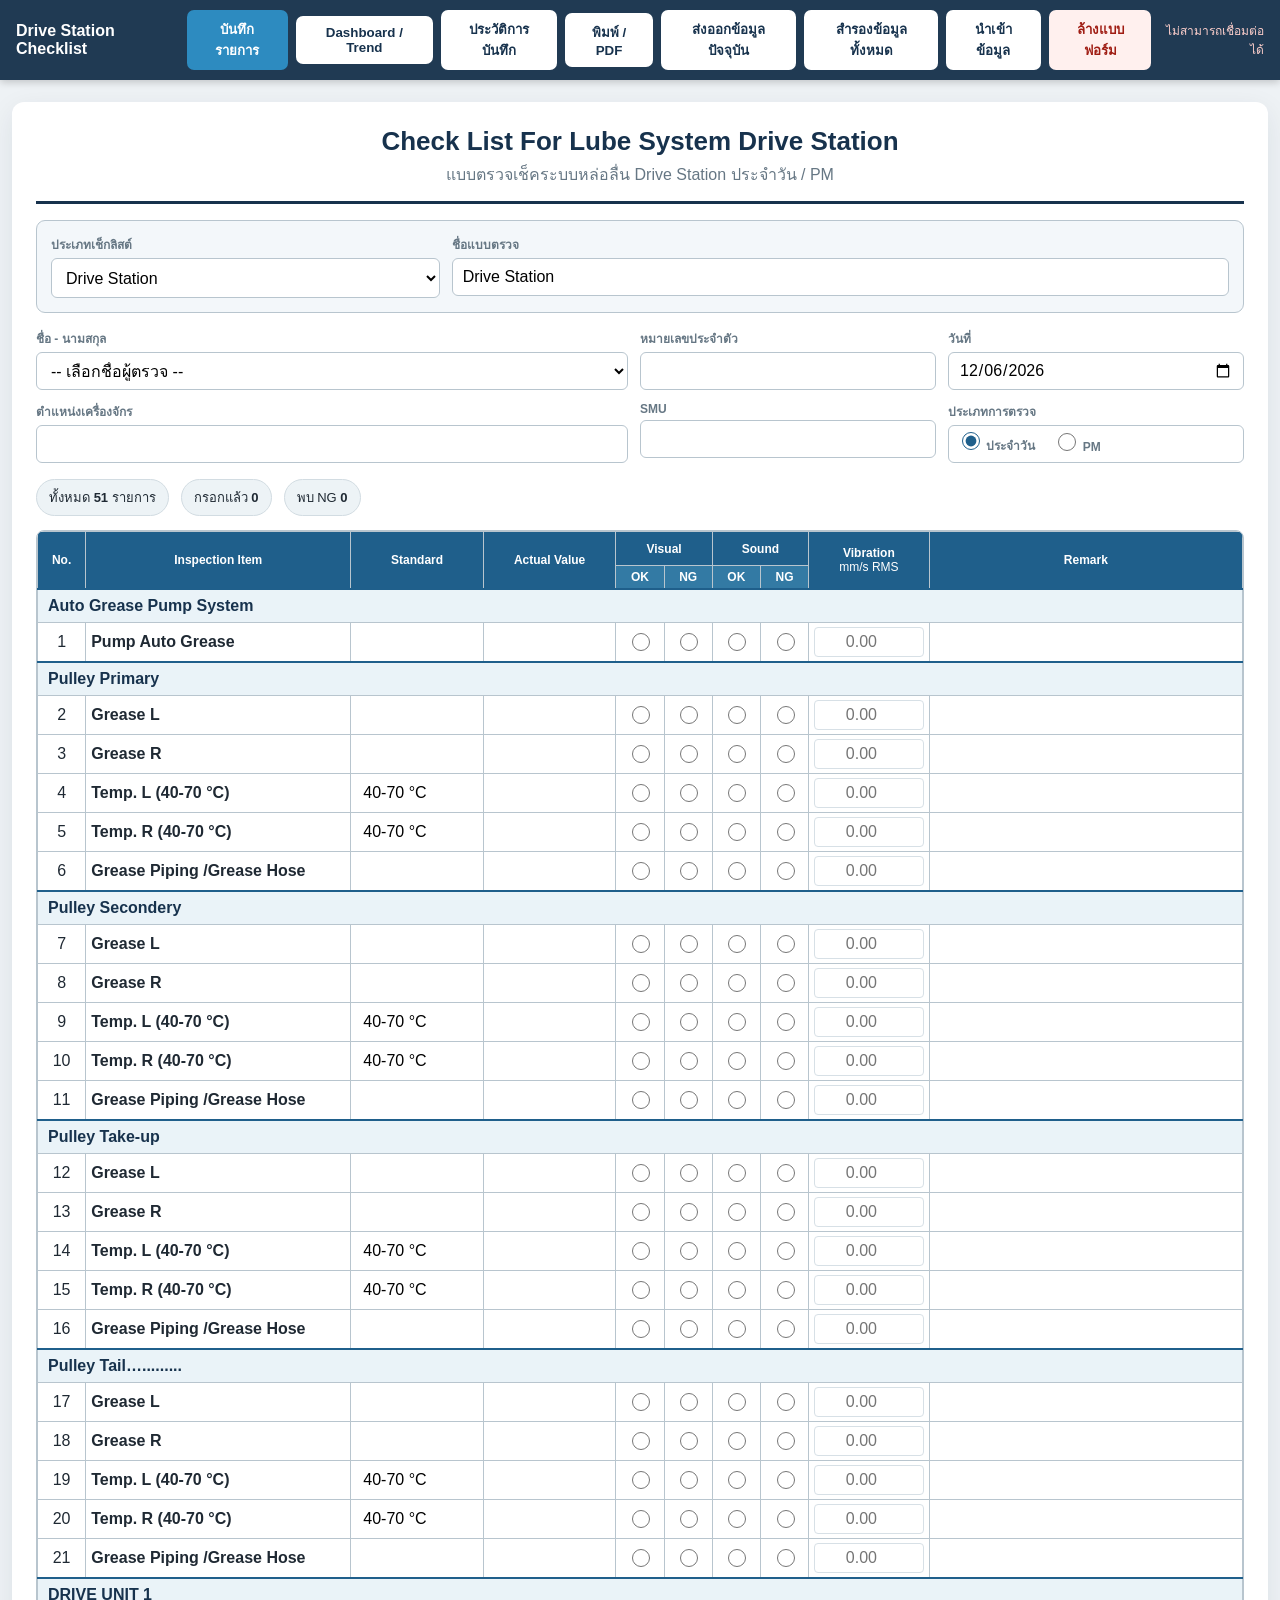
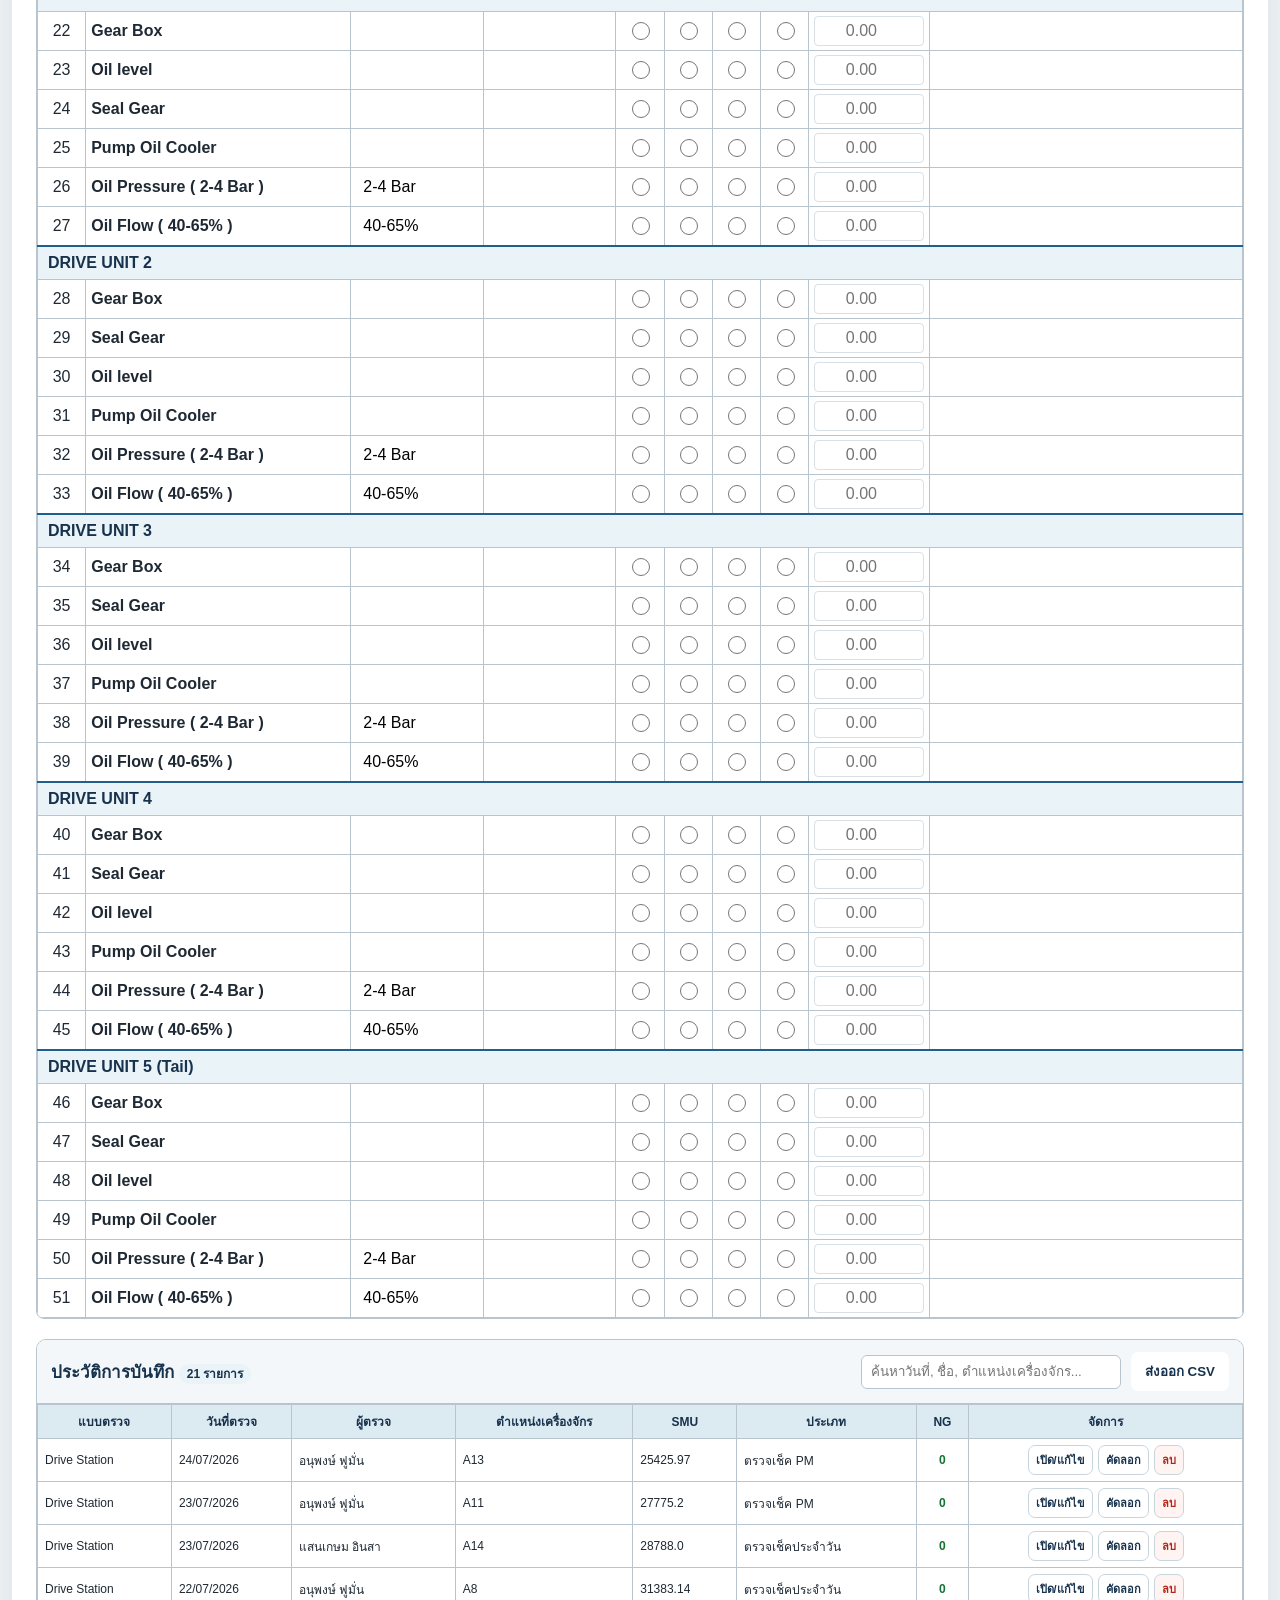
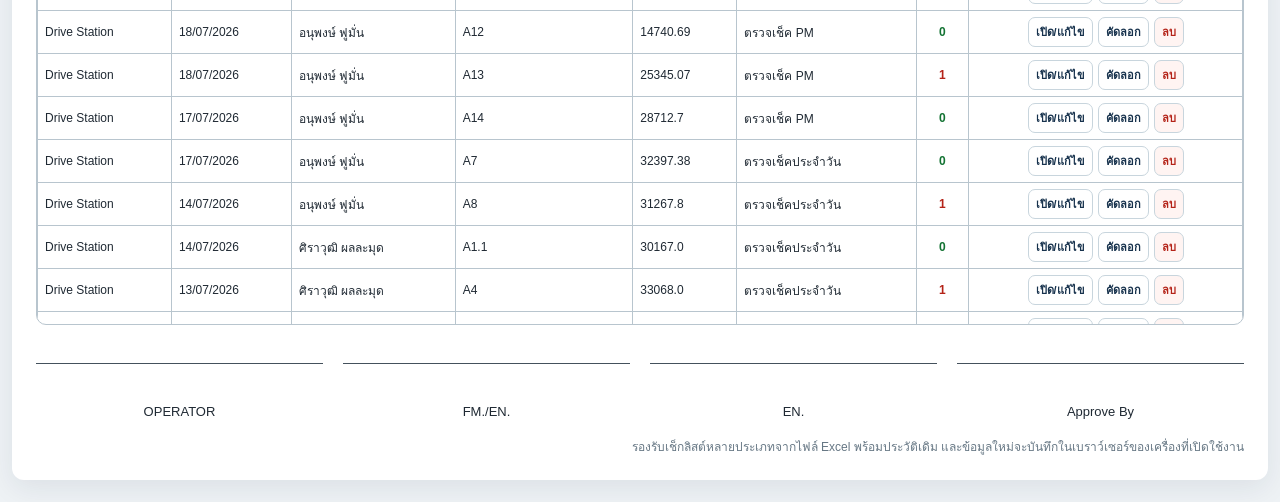
==== index_numeric_base.html @ 9d681af7 "Enable gearbox Input and Output vibration values" ====
<!doctype html>
<html lang="th">
<head><meta charset="utf-8"><meta name="viewport" content="width=device-width,initial-scale=1"><title>Drive Station Daily Checklist</title></head>
<body>
<div id="loading" style="font-family:Segoe UI,Tahoma,sans-serif;padding:30px;text-align:center">กำลังโหลด Checklist...</div>
<script>
(async()=>{
  try{
    const res=await fetch('./index_original.html?v=20260816',{cache:'no-store'});
    if(!res.ok) throw new Error('โหลดไฟล์ต้นฉบับไม่สำเร็จ');
    let h=await res.text();

    const css='.text-input:focus{outline:none;border-color:#559bc4;background:#fff;box-shadow:0 0 0 2px #559bc422}';
    h=h.replace(css,css+'\n.vibration-input{text-align:center;font-variant-numeric:tabular-nums;background:#fff;border-color:#d7e0e6}\n.history-table{min-width:720px!important;table-layout:auto!important}.history-table th,.history-table td{padding:6px 7px!important;font-size:12px!important}.history-table th:nth-child(8),.history-table td:nth-child(8){display:none}.history-table th:nth-child(1),.history-table td:nth-child(1){max-width:135px}.history-table th:nth-child(3),.history-table td:nth-child(3){max-width:155px}.history-table th:nth-child(4),.history-table td:nth-child(4){white-space:nowrap}.history-actions button{padding:5px 7px!important;font-size:11px}.history-panel .table-wrap{max-height:520px;overflow:auto!important}.history-table thead th{position:sticky;top:0;z-index:2}');

    h=h.replace('<div class="kpi-note">Visual + Sound + Vibration</div>','<div class="kpi-note">Visual + Sound</div>');

    h=h.replace(
      '<div class="condition-card"><h3>Trend Vibration</h3><div class="condition-filter"><div class="field"><label>จุดตรวจ Vibration</label><select id="vibrationPoint" onchange="renderConditionTrends()"></select></div><div class="field"><label>การแสดงผล</label><select id="vibrationDisplayMode" onchange="renderConditionTrends()"><option value="selected">จุดที่เลือก</option><option value="all">รวมทุกจุดตรวจ</option></select></div></div><div class="condition-summary"><span>ตรวจทั้งหมด: <b id="vibChecked">0</b></span><span>OK: <b id="vibOK">0</b></span><span>NG: <b id="vibNG">0</b></span><span>NG Rate: <b id="vibRate">0%</b></span></div><div class="condition-note">Vibration ปัจจุบันเป็นสถานะ OK/NG จึงแสดงจำนวน NG ตามวันที่</div><div class="chart-wrap"><canvas id="vibrationTrendChart"></canvas></div></div>',
      '<div class="condition-card"><h3>Trend Vibration (mm/s RMS)</h3><div class="condition-filter"><div class="field"><label>จุดวัด Vibration</label><select id="vibrationPoint" onchange="renderConditionTrends()"></select></div><div class="field"><label>การแสดงผล</label><select id="vibrationDisplayMode" onchange="renderConditionTrends()"><option value="selected">จุดที่เลือก</option><option value="average">ค่าเฉลี่ยทุกจุด</option><option value="maximum">ค่าสูงสุดทุกจุด</option></select></div></div><div class="condition-summary"><span>ล่าสุด: <b id="vibLatest">-</b></span><span>ต่ำสุด: <b id="vibMin">-</b></span><span>สูงสุด: <b id="vibMax">-</b></span><span>จำนวนค่าที่วัด: <b id="vibChecked">0</b></span></div><div class="condition-note">กรอกค่าความเร็วการสั่นสะเทือนเป็นตัวเลข หน่วย mm/s RMS</div><div class="chart-wrap"><canvas id="vibrationTrendChart"></canvas></div></div>'
    );

    h=h.replace(
      '<colgroup><col style="width:4%"><col style="width:22%"><col style="width:11%"><col style="width:11%"><col style="width:4%"><col style="width:4%"><col style="width:4%"><col style="width:4%"><col style="width:4%"><col style="width:4%"><col style="width:28%"></colgroup>',
      '<colgroup><col style="width:4%"><col style="width:22%"><col style="width:11%"><col style="width:11%"><col style="width:4%"><col style="width:4%"><col style="width:4%"><col style="width:4%"><col style="width:10%"><col style="width:26%"></colgroup>'
    );
    h=h.replace(
      '<thead><tr><th rowspan="2">No.</th><th rowspan="2">Inspection Item</th><th rowspan="2">Standard</th><th rowspan="2">Actual Value</th><th colspan="2">Visual</th><th colspan="2">Sound</th><th colspan="2">Vibration</th><th rowspan="2">Remark</th></tr><tr><th>OK</th><th>NG</th><th>OK</th><th>NG</th><th>OK</th><th>NG</th></tr></thead>',
      '<thead><tr><th rowspan="2">No.</th><th rowspan="2">Inspection Item</th><th rowspan="2">Standard</th><th rowspan="2">Actual Value</th><th colspan="2">Visual</th><th colspan="2">Sound</th><th rowspan="2">Vibration<br><span style="font-weight:400">mm/s RMS</span></th><th rowspan="2">Remark</th></tr><tr><th>OK</th><th>NG</th><th>OK</th><th>NG</th></tr></thead>'
    );

    h=h.replace(
      '<td class="choice"><input type="radio" name="vibration_${n}" value="OK"></td>\n<td class="choice"><input type="radio" name="vibration_${n}" value="NG"></td>',
      '<td><input class="text-input vibration-input" type="number" inputmode="decimal" step="0.01" min="0" name="vibration_${n}" placeholder="0.00" aria-label="Vibration item ${n} mm/s RMS"></td>'
    );
    h=h.replace('colspan="11">${escapeHtml(last||\'General\')}','colspan="10">${escapeHtml(last||\'General\')}');

    h=h.replace("function countNG(data){return Object.entries(data).filter(([k,v])=>/^(visual|sound|vibration)_/.test(k)&&v==='NG').length}","function countNG(data){return Object.entries(data).filter(([k,v])=>/^(visual|sound)_/.test(k)&&v==='NG').length}");
    h=h.replace('ng_count:Number.isFinite(ng)?ng:countNG(merged),','ng_count:countNG(merged),');
    h=h.replace("function recordNGCount(r){\n  if(Number.isFinite(Number(r.ng_count)))return Number(r.ng_count);\n  return countNG(r.data||{});\n}","function recordNGCount(r){return countNG(r.data||{})}");
    h=h.replace("const hasNg=['visual','sound','vibration'].some(t=>d[`${t}_${n}`]==='NG');","const hasNg=['visual','sound'].some(t=>d[`${t}_${n}`]==='NG');");

    h=h.replace('let visual=0,sound=0,vibration=0;','let visual=0,sound=0;');
    h=h.replace("    else if(k.startsWith('vibration_'))vibration++;\n",'');
    h=h.replace("drawDonut(ngTypeChart,['Visual','Sound','Vibration'],[visual,sound,vibration]);","drawDonut(ngTypeChart,['Visual','Sound'],[visual,sound]);");

    h=h.replace(
      "const records=getRecords().filter(r=>{const d=r.data||{};return [d.checklist_name,d.inspection_date,d.operator_name,d.machine_location,d.smu,d.inspection_type].join(' ').toLowerCase().includes(q)});",
      "const records=getRecords().filter(r=>{const d=r.data||{};return [d.checklist_name,d.inspection_date,d.operator_name,d.machine_location,d.smu,d.inspection_type].join(' ').toLowerCase().includes(q)}).sort((a,b)=>{const ad=a.data?.inspection_date||'',bd=b.data?.inspection_date||'';if(ad!==bd)return bd.localeCompare(ad);return String(b.updated_at||b.created_at||'').localeCompare(String(a.updated_at||a.created_at||''))});"
    );

    const newTrend=`function renderConditionTrends(){
  const records=filteredDashboardRecords().slice().sort((a,b)=>(a.data?.inspection_date||'').localeCompare(b.data?.inspection_date||''));
  refreshConditionPointFilters(records);
  const mode=tempDisplayMode.value,sel=tempPoint.value,by={};
  records.forEach(r=>{const d=r.data||{},date=d.inspection_date||'';if(!date)return;const t=getTemplateForRecord(r);let vals=[];if(mode==='selected'&&sel){const n=Number(sel.split('|||')[0]),v=parseNumericValue(d[\`actual_\${n}\`]);if(v!=null)vals=[v]}else vals=getTemperatureItems(t).map(i=>parseNumericValue(d[\`actual_\${i.no}\`])).filter(v=>v!=null);if(!vals.length)return;const v=mode==='maximum'?Math.max(...vals):mode==='average'?vals.reduce((a,b)=>a+b,0)/vals.length:vals[0];(by[date]??=[]).push(v)});
  const dates=Object.keys(by).sort(),vals=dates.map(d=>by[d].reduce((a,b)=>a+b,0)/by[d].length);
  drawConditionLineChart(temperatureTrendChart,dates,vals,{min:30,max:80,limits:[{value:40,color:'#d98c10'},{value:70,color:'#b42318'}]});
  tempLatest.textContent=vals.length?\`\${vals.at(-1).toFixed(1)} °C\`:'-';tempMin.textContent=vals.length?\`\${Math.min(...vals).toFixed(1)} °C\`:'-';tempMax.textContent=vals.length?\`\${Math.max(...vals).toFixed(1)} °C\`:'-';tempOver.textContent=vals.filter(v=>v>70).length;
  const vm=vibrationDisplayMode.value,vs=vibrationPoint.value,vby={},all=[];
  records.forEach(r=>{const d=r.data||{},date=d.inspection_date||'';if(!date)return;const t=getTemplateForRecord(r);let nums=[];if(vm==='selected'&&vs){const n=Number(vs.split('|||')[0]),v=parseNumericValue(d[\`vibration_\${n}\`]);if(v!=null)nums=[v]}else nums=t.items.map(i=>parseNumericValue(d[\`vibration_\${i.no}\`])).filter(v=>v!=null);if(!nums.length)return;all.push(...nums);const v=vm==='maximum'?Math.max(...nums):nums.reduce((a,b)=>a+b,0)/nums.length;(vby[date]??=[]).push(v)});
  const vd=Object.keys(vby).sort(),vv=vd.map(d=>vby[d].reduce((a,b)=>a+b,0)/vby[d].length);
  drawConditionLineChart(vibrationTrendChart,vd,vv,{min:0,decimals:2});
  vibLatest.textContent=vv.length?\`\${vv.at(-1).toFixed(2)} mm/s\`:'-';vibMin.textContent=all.length?\`\${Math.min(...all).toFixed(2)} mm/s\`:'-';vibMax.textContent=all.length?\`\${Math.max(...all).toFixed(2)} mm/s\`:'-';vibChecked.textContent=all.length;
}`;
    h=h.replace(/function renderConditionTrends\(\)\{[\s\S]*?\}\n\nfunction renderDashboard\(\)\{/,newTrend+'\n\nfunction renderDashboard(){');

    document.open();document.write(h);document.close();
  }catch(err){
    document.getElementById('loading').innerHTML='<b>เปิดหน้า Checklist ไม่สำเร็จ</b><br>'+String(err.message||err);
  }
})();
</script>
</body>
</html>
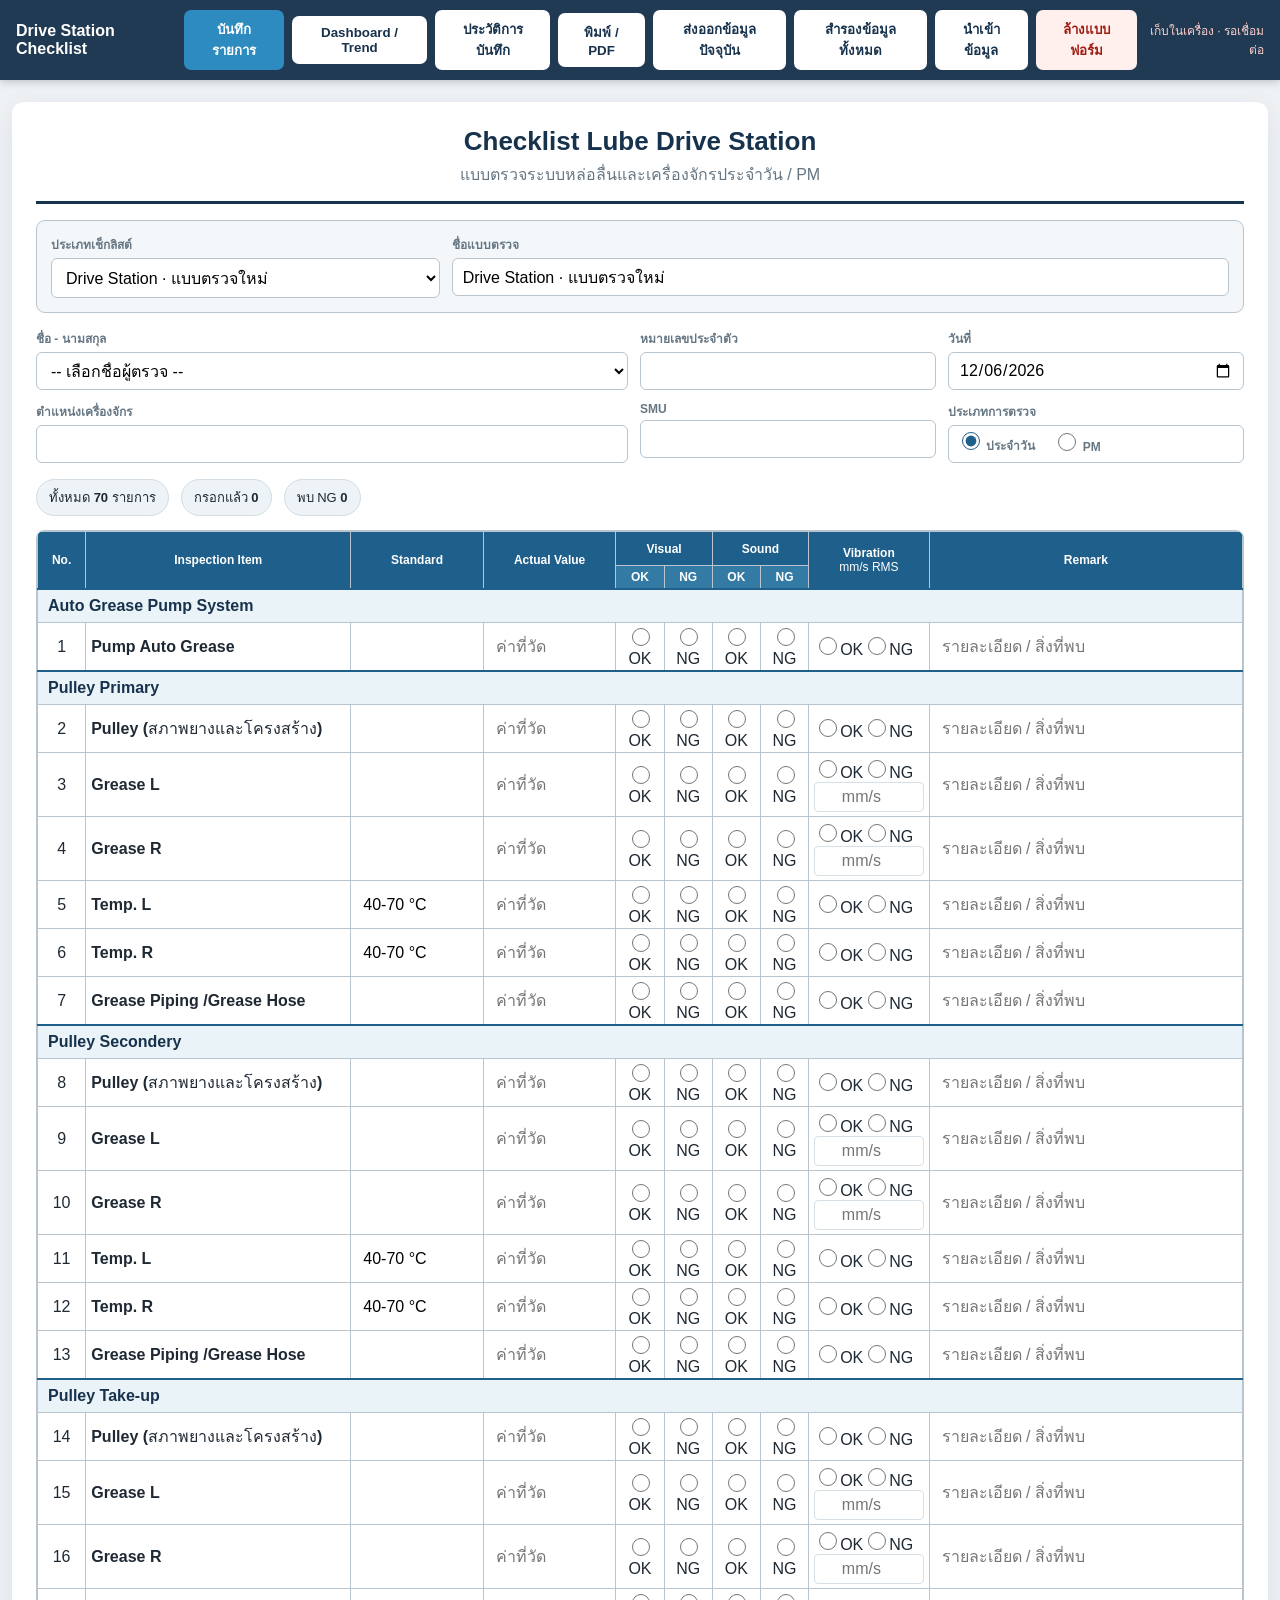
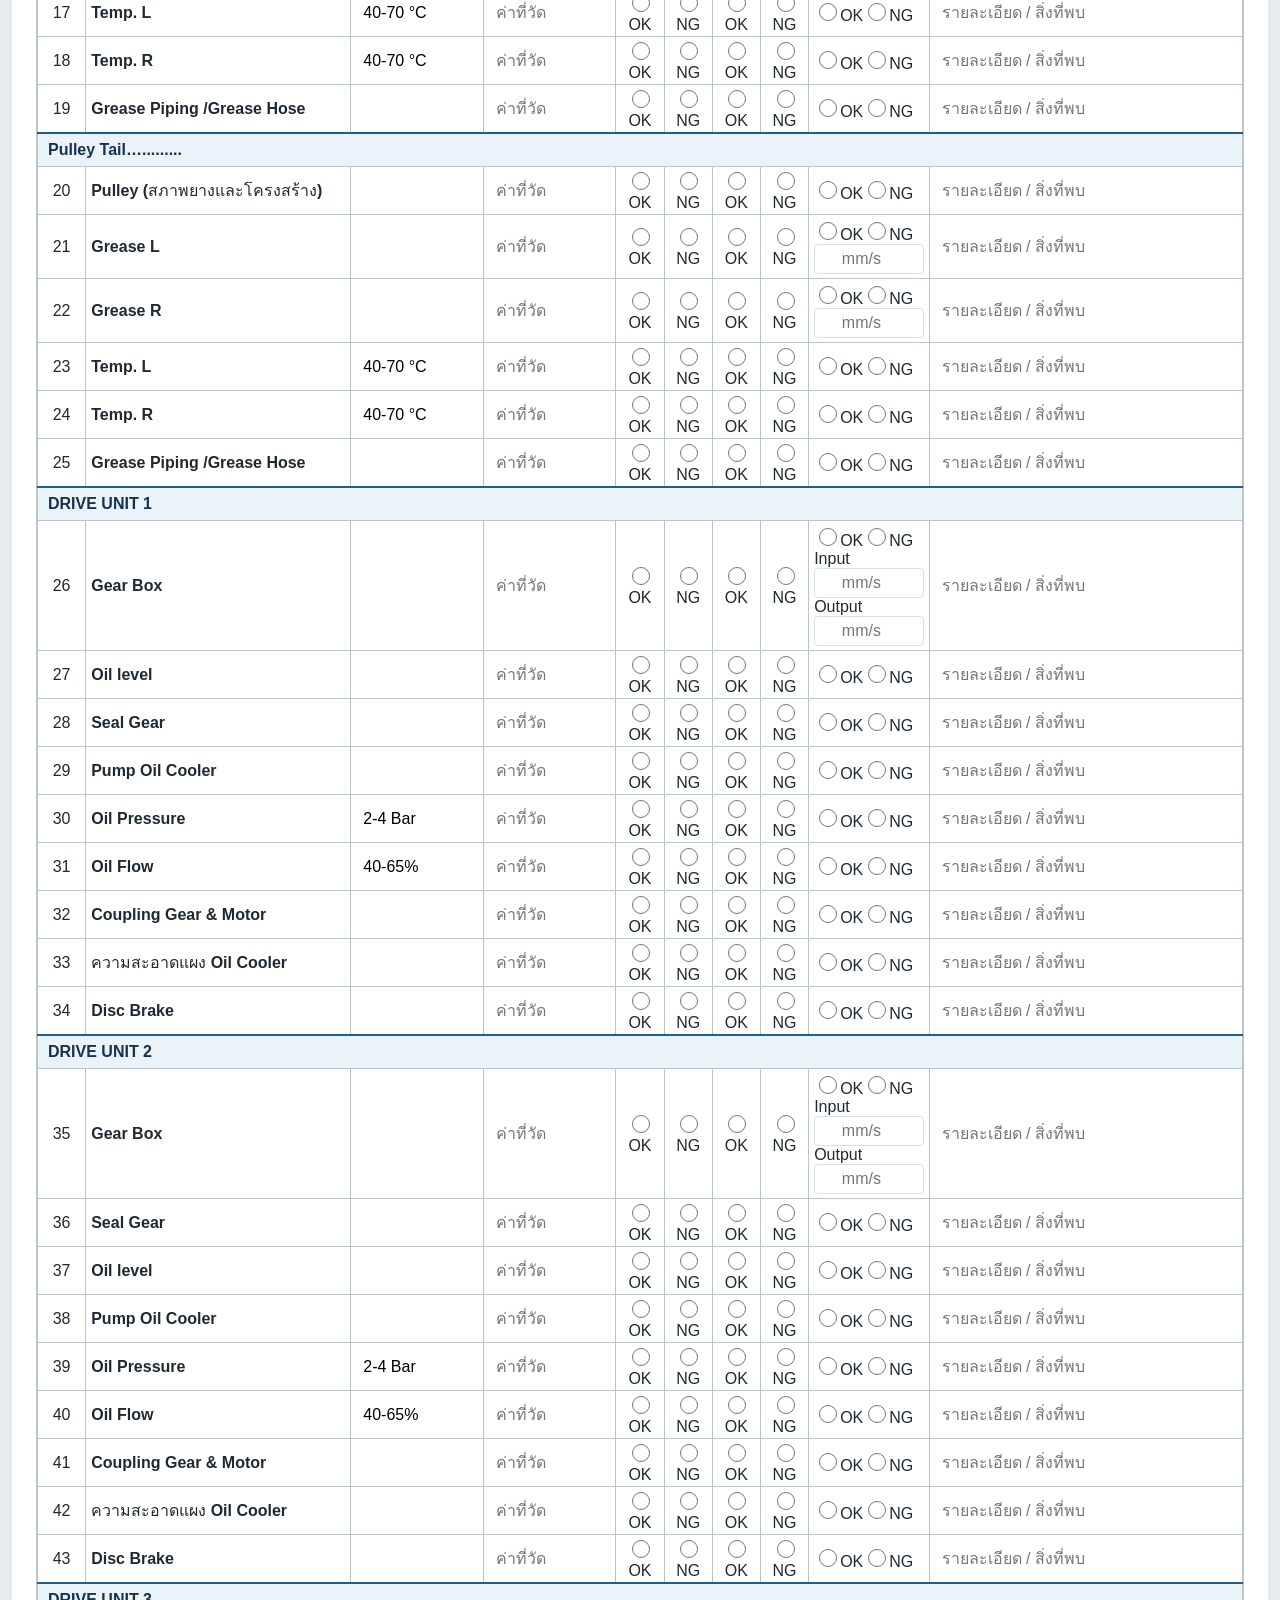
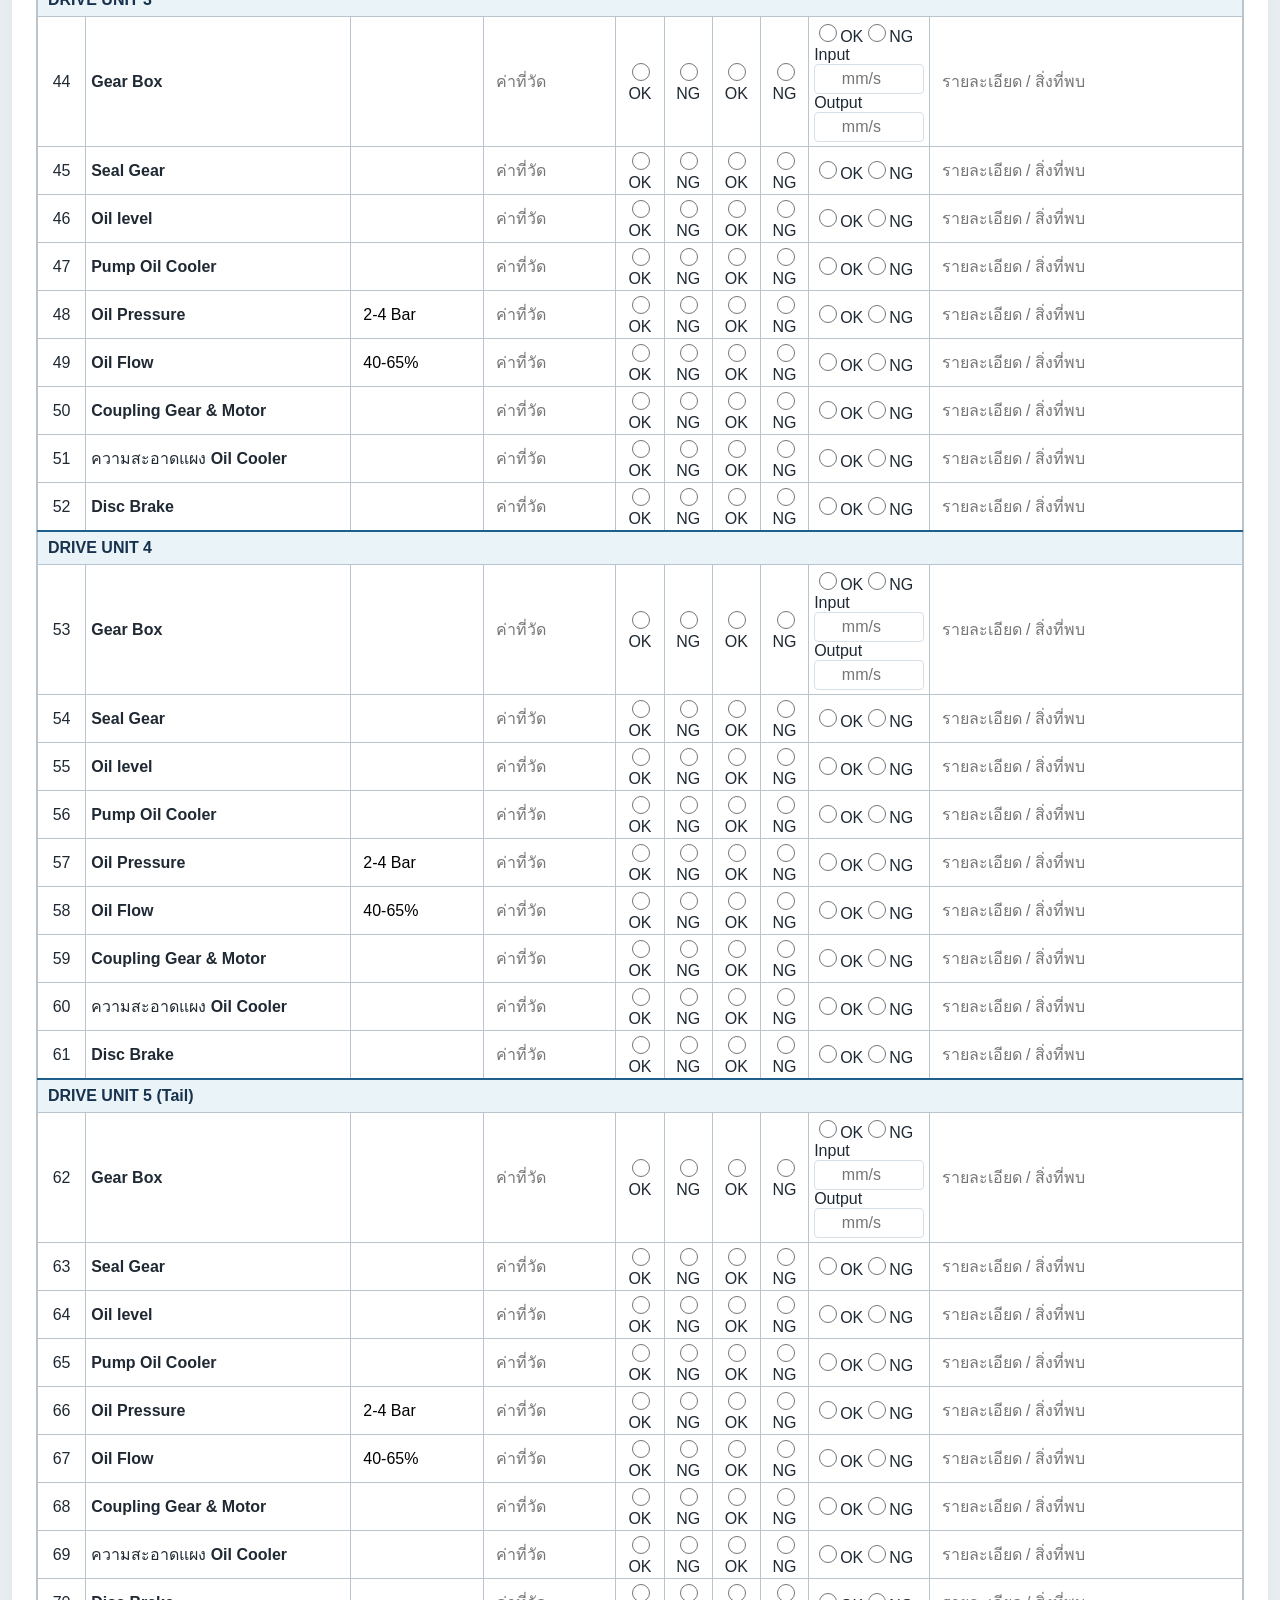
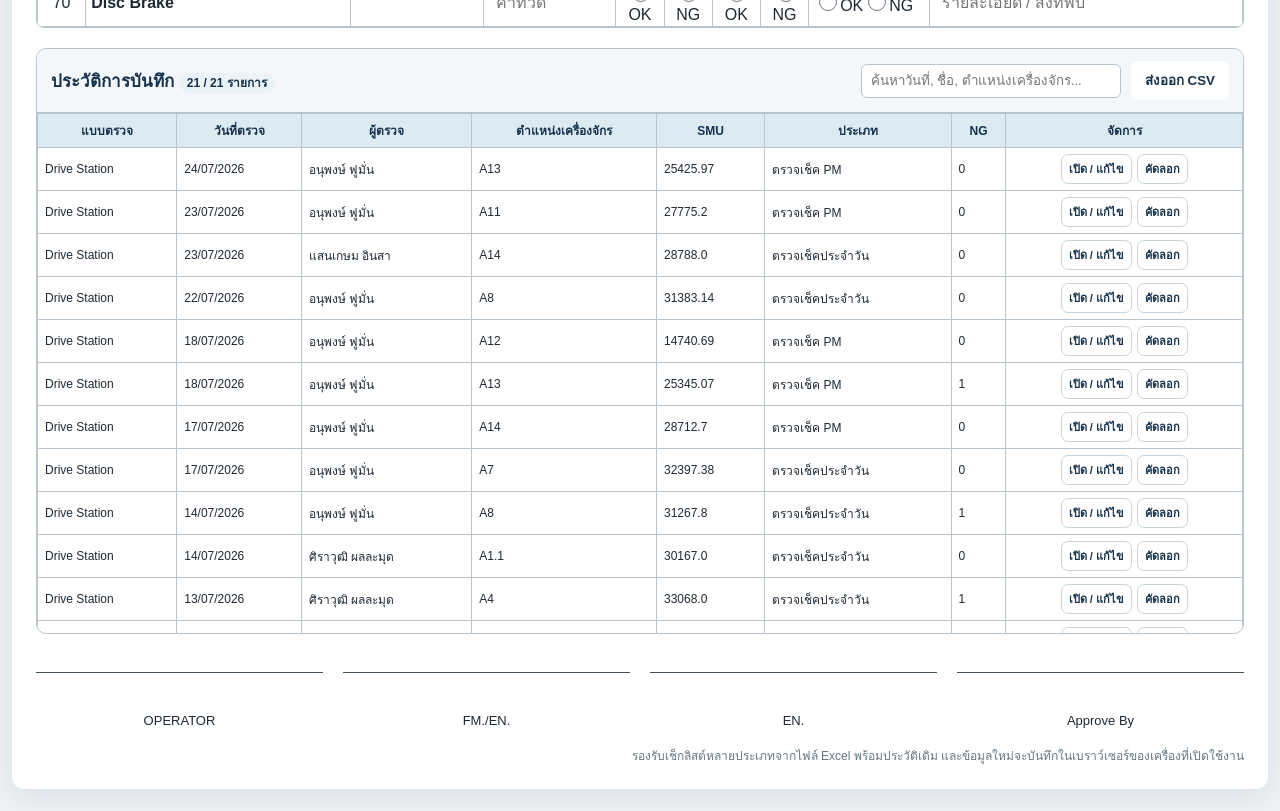
==== commit ae93bdc9: "Add Excel-based 70-item Drive Station checklist and preserve inspection history Keep the original HT" ====
--- a/index_numeric_base.html
+++ b/index_numeric_base.html
@@ -1,75 +1,78 @@
-<!doctype html>
-<html lang="th">
-<head><meta charset="utf-8"><meta name="viewport" content="width=device-width,initial-scale=1"><title>Drive Station Daily Checklist</title></head>
-<body>
-<div id="loading" style="font-family:Segoe UI,Tahoma,sans-serif;padding:30px;text-align:center">กำลังโหลด Checklist...</div>
-<script>
-(async()=>{
-  try{
-    const res=await fetch('./index_original.html?v=20260816',{cache:'no-store'});
-    if(!res.ok) throw new Error('โหลดไฟล์ต้นฉบับไม่สำเร็จ');
-    let h=await res.text();
-
-    const css='.text-input:focus{outline:none;border-color:#559bc4;background:#fff;box-shadow:0 0 0 2px #559bc422}';
-    h=h.replace(css,css+'\n.vibration-input{text-align:center;font-variant-numeric:tabular-nums;background:#fff;border-color:#d7e0e6}\n.history-table{min-width:720px!important;table-layout:auto!important}.history-table th,.history-table td{padding:6px 7px!important;font-size:12px!important}.history-table th:nth-child(8),.history-table td:nth-child(8){display:none}.history-table th:nth-child(1),.history-table td:nth-child(1){max-width:135px}.history-table th:nth-child(3),.history-table td:nth-child(3){max-width:155px}.history-table th:nth-child(4),.history-table td:nth-child(4){white-space:nowrap}.history-actions button{padding:5px 7px!important;font-size:11px}.history-panel .table-wrap{max-height:520px;overflow:auto!important}.history-table thead th{position:sticky;top:0;z-index:2}');
-
-    h=h.replace('<div class="kpi-note">Visual + Sound + Vibration</div>','<div class="kpi-note">Visual + Sound</div>');
-
-    h=h.replace(
-      '<div class="condition-card"><h3>Trend Vibration</h3><div class="condition-filter"><div class="field"><label>จุดตรวจ Vibration</label><select id="vibrationPoint" onchange="renderConditionTrends()"></select></div><div class="field"><label>การแสดงผล</label><select id="vibrationDisplayMode" onchange="renderConditionTrends()"><option value="selected">จุดที่เลือก</option><option value="all">รวมทุกจุดตรวจ</option></select></div></div><div class="condition-summary"><span>ตรวจทั้งหมด: <b id="vibChecked">0</b></span><span>OK: <b id="vibOK">0</b></span><span>NG: <b id="vibNG">0</b></span><span>NG Rate: <b id="vibRate">0%</b></span></div><div class="condition-note">Vibration ปัจจุบันเป็นสถานะ OK/NG จึงแสดงจำนวน NG ตามวันที่</div><div class="chart-wrap"><canvas id="vibrationTrendChart"></canvas></div></div>',
-      '<div class="condition-card"><h3>Trend Vibration (mm/s RMS)</h3><div class="condition-filter"><div class="field"><label>จุดวัด Vibration</label><select id="vibrationPoint" onchange="renderConditionTrends()"></select></div><div class="field"><label>การแสดงผล</label><select id="vibrationDisplayMode" onchange="renderConditionTrends()"><option value="selected">จุดที่เลือก</option><option value="average">ค่าเฉลี่ยทุกจุด</option><option value="maximum">ค่าสูงสุดทุกจุด</option></select></div></div><div class="condition-summary"><span>ล่าสุด: <b id="vibLatest">-</b></span><span>ต่ำสุด: <b id="vibMin">-</b></span><span>สูงสุด: <b id="vibMax">-</b></span><span>จำนวนค่าที่วัด: <b id="vibChecked">0</b></span></div><div class="condition-note">กรอกค่าความเร็วการสั่นสะเทือนเป็นตัวเลข หน่วย mm/s RMS</div><div class="chart-wrap"><canvas id="vibrationTrendChart"></canvas></div></div>'
-    );
-
-    h=h.replace(
-      '<colgroup><col style="width:4%"><col style="width:22%"><col style="width:11%"><col style="width:11%"><col style="width:4%"><col style="width:4%"><col style="width:4%"><col style="width:4%"><col style="width:4%"><col style="width:4%"><col style="width:28%"></colgroup>',
-      '<colgroup><col style="width:4%"><col style="width:22%"><col style="width:11%"><col style="width:11%"><col style="width:4%"><col style="width:4%"><col style="width:4%"><col style="width:4%"><col style="width:10%"><col style="width:26%"></colgroup>'
-    );
-    h=h.replace(
-      '<thead><tr><th rowspan="2">No.</th><th rowspan="2">Inspection Item</th><th rowspan="2">Standard</th><th rowspan="2">Actual Value</th><th colspan="2">Visual</th><th colspan="2">Sound</th><th colspan="2">Vibration</th><th rowspan="2">Remark</th></tr><tr><th>OK</th><th>NG</th><th>OK</th><th>NG</th><th>OK</th><th>NG</th></tr></thead>',
-      '<thead><tr><th rowspan="2">No.</th><th rowspan="2">Inspection Item</th><th rowspan="2">Standard</th><th rowspan="2">Actual Value</th><th colspan="2">Visual</th><th colspan="2">Sound</th><th rowspan="2">Vibration<br><span style="font-weight:400">mm/s RMS</span></th><th rowspan="2">Remark</th></tr><tr><th>OK</th><th>NG</th><th>OK</th><th>NG</th></tr></thead>'
-    );
-
-    h=h.replace(
-      '<td class="choice"><input type="radio" name="vibration_${n}" value="OK"></td>\n<td class="choice"><input type="radio" name="vibration_${n}" value="NG"></td>',
-      '<td><input class="text-input vibration-input" type="number" inputmode="decimal" step="0.01" min="0" name="vibration_${n}" placeholder="0.00" aria-label="Vibration item ${n} mm/s RMS"></td>'
-    );
-    h=h.replace('colspan="11">${escapeHtml(last||\'General\')}','colspan="10">${escapeHtml(last||\'General\')}');
-
-    h=h.replace("function countNG(data){return Object.entries(data).filter(([k,v])=>/^(visual|sound|vibration)_/.test(k)&&v==='NG').length}","function countNG(data){return Object.entries(data).filter(([k,v])=>/^(visual|sound)_/.test(k)&&v==='NG').length}");
-    h=h.replace('ng_count:Number.isFinite(ng)?ng:countNG(merged),','ng_count:countNG(merged),');
-    h=h.replace("function recordNGCount(r){\n  if(Number.isFinite(Number(r.ng_count)))return Number(r.ng_count);\n  return countNG(r.data||{});\n}","function recordNGCount(r){return countNG(r.data||{})}");
-    h=h.replace("const hasNg=['visual','sound','vibration'].some(t=>d[`${t}_${n}`]==='NG');","const hasNg=['visual','sound'].some(t=>d[`${t}_${n}`]==='NG');");
-
-    h=h.replace('let visual=0,sound=0,vibration=0;','let visual=0,sound=0;');
-    h=h.replace("    else if(k.startsWith('vibration_'))vibration++;\n",'');
-    h=h.replace("drawDonut(ngTypeChart,['Visual','Sound','Vibration'],[visual,sound,vibration]);","drawDonut(ngTypeChart,['Visual','Sound'],[visual,sound]);");
-
-    h=h.replace(
-      "const records=getRecords().filter(r=>{const d=r.data||{};return [d.checklist_name,d.inspection_date,d.operator_name,d.machine_location,d.smu,d.inspection_type].join(' ').toLowerCase().includes(q)});",
-      "const records=getRecords().filter(r=>{const d=r.data||{};return [d.checklist_name,d.inspection_date,d.operator_name,d.machine_location,d.smu,d.inspection_type].join(' ').toLowerCase().includes(q)}).sort((a,b)=>{const ad=a.data?.inspection_date||'',bd=b.data?.inspection_date||'';if(ad!==bd)return bd.localeCompare(ad);return String(b.updated_at||b.created_at||'').localeCompare(String(a.updated_at||a.created_at||''))});"
-    );
-
-    const newTrend=`function renderConditionTrends(){
-  const records=filteredDashboardRecords().slice().sort((a,b)=>(a.data?.inspection_date||'').localeCompare(b.data?.inspection_date||''));
-  refreshConditionPointFilters(records);
-  const mode=tempDisplayMode.value,sel=tempPoint.value,by={};
-  records.forEach(r=>{const d=r.data||{},date=d.inspection_date||'';if(!date)return;const t=getTemplateForRecord(r);let vals=[];if(mode==='selected'&&sel){const n=Number(sel.split('|||')[0]),v=parseNumericValue(d[\`actual_\${n}\`]);if(v!=null)vals=[v]}else vals=getTemperatureItems(t).map(i=>parseNumericValue(d[\`actual_\${i.no}\`])).filter(v=>v!=null);if(!vals.length)return;const v=mode==='maximum'?Math.max(...vals):mode==='average'?vals.reduce((a,b)=>a+b,0)/vals.length:vals[0];(by[date]??=[]).push(v)});
-  const dates=Object.keys(by).sort(),vals=dates.map(d=>by[d].reduce((a,b)=>a+b,0)/by[d].length);
-  drawConditionLineChart(temperatureTrendChart,dates,vals,{min:30,max:80,limits:[{value:40,color:'#d98c10'},{value:70,color:'#b42318'}]});
-  tempLatest.textContent=vals.length?\`\${vals.at(-1).toFixed(1)} °C\`:'-';tempMin.textContent=vals.length?\`\${Math.min(...vals).toFixed(1)} °C\`:'-';tempMax.textContent=vals.length?\`\${Math.max(...vals).toFixed(1)} °C\`:'-';tempOver.textContent=vals.filter(v=>v>70).length;
-  const vm=vibrationDisplayMode.value,vs=vibrationPoint.value,vby={},all=[];
-  records.forEach(r=>{const d=r.data||{},date=d.inspection_date||'';if(!date)return;const t=getTemplateForRecord(r);let nums=[];if(vm==='selected'&&vs){const n=Number(vs.split('|||')[0]),v=parseNumericValue(d[\`vibration_\${n}\`]);if(v!=null)nums=[v]}else nums=t.items.map(i=>parseNumericValue(d[\`vibration_\${i.no}\`])).filter(v=>v!=null);if(!nums.length)return;all.push(...nums);const v=vm==='maximum'?Math.max(...nums):nums.reduce((a,b)=>a+b,0)/nums.length;(vby[date]??=[]).push(v)});
-  const vd=Object.keys(vby).sort(),vv=vd.map(d=>vby[d].reduce((a,b)=>a+b,0)/vby[d].length);
-  drawConditionLineChart(vibrationTrendChart,vd,vv,{min:0,decimals:2});
-  vibLatest.textContent=vv.length?\`\${vv.at(-1).toFixed(2)} mm/s\`:'-';vibMin.textContent=all.length?\`\${Math.min(...all).toFixed(2)} mm/s\`:'-';vibMax.textContent=all.length?\`\${Math.max(...all).toFixed(2)} mm/s\`:'-';vibChecked.textContent=all.length;
-}`;
-    h=h.replace(/function renderConditionTrends\(\)\{[\s\S]*?\}\n\nfunction renderDashboard\(\)\{/,newTrend+'\n\nfunction renderDashboard(){');
-
-    document.open();document.write(h);document.close();
-  }catch(err){
-    document.getElementById('loading').innerHTML='<b>เปิดหน้า Checklist ไม่สำเร็จ</b><br>'+String(err.message||err);
-  }
-})();
-</script>
-</body>
-</html>+<!doctype html>
+<html lang="th">
+<head><meta charset="utf-8"><meta name="viewport" content="width=device-width,initial-scale=1"><title>Drive Station Daily Checklist</title></head>
+<body>
+<div id="loading" style="font-family:Segoe UI,Tahoma,sans-serif;padding:30px;text-align:center">กำลังโหลด Checklist...</div>
+<script>
+(async()=>{
+  try{
+    const res=await fetch('./index_original.html?v=20261105',{cache:'no-store'});
+    if(!res.ok) throw new Error('โหลดไฟล์ต้นฉบับไม่สำเร็จ');
+    let h=(await res.text()).replace(/\r\n/g,'\n');
+
+    h=h.replace('</head>','<script src="./checklist-templates.js?v=20261105"><\/script><script src="./checklist-upgrade.js?v=20261105"><\/script></head>');
+    h=h.replace('initChecklistSelector();restoreDraft();renderHistory();','ChecklistUpgrade.install();\ninitChecklistSelector();restoreDraft();renderHistory();');
+
+    const css='.text-input:focus{outline:none;border-color:#559bc4;background:#fff;box-shadow:0 0 0 2px #559bc422}';
+    h=h.replace(css,css+'\n.vibration-input{text-align:center;font-variant-numeric:tabular-nums;background:#fff;border-color:#d7e0e6}\n.history-table{min-width:720px!important;table-layout:auto!important}.history-table th,.history-table td{padding:6px 7px!important;font-size:12px!important}.history-table th:nth-child(8),.history-table td:nth-child(8){display:none}.history-table th:nth-child(1),.history-table td:nth-child(1){max-width:135px}.history-table th:nth-child(3),.history-table td:nth-child(3){max-width:155px}.history-table th:nth-child(4),.history-table td:nth-child(4){white-space:nowrap}.history-actions button{padding:5px 7px!important;font-size:11px}.history-panel .table-wrap{max-height:520px;overflow:auto!important}.history-table thead th{position:sticky;top:0;z-index:2}');
+
+    h=h.replace('<div class="kpi-note">Visual + Sound + Vibration</div>','<div class="kpi-note">Visual + Sound</div>');
+
+    h=h.replace(
+      '<div class="condition-card"><h3>Trend Vibration</h3><div class="condition-filter"><div class="field"><label>จุดตรวจ Vibration</label><select id="vibrationPoint" onchange="renderConditionTrends()"></select></div><div class="field"><label>การแสดงผล</label><select id="vibrationDisplayMode" onchange="renderConditionTrends()"><option value="selected">จุดที่เลือก</option><option value="all">รวมทุกจุดตรวจ</option></select></div></div><div class="condition-summary"><span>ตรวจทั้งหมด: <b id="vibChecked">0</b></span><span>OK: <b id="vibOK">0</b></span><span>NG: <b id="vibNG">0</b></span><span>NG Rate: <b id="vibRate">0%</b></span></div><div class="condition-note">Vibration ปัจจุบันเป็นสถานะ OK/NG จึงแสดงจำนวน NG ตามวันที่</div><div class="chart-wrap"><canvas id="vibrationTrendChart"></canvas></div></div>',
+      '<div class="condition-card"><h3>Trend Vibration (mm/s RMS)</h3><div class="condition-filter"><div class="field"><label>จุดวัด Vibration</label><select id="vibrationPoint" onchange="renderConditionTrends()"></select></div><div class="field"><label>การแสดงผล</label><select id="vibrationDisplayMode" onchange="renderConditionTrends()"><option value="selected">จุดที่เลือก</option><option value="average">ค่าเฉลี่ยทุกจุด</option><option value="maximum">ค่าสูงสุดทุกจุด</option></select></div></div><div class="condition-summary"><span>ล่าสุด: <b id="vibLatest">-</b></span><span>ต่ำสุด: <b id="vibMin">-</b></span><span>สูงสุด: <b id="vibMax">-</b></span><span>จำนวนค่าที่วัด: <b id="vibChecked">0</b></span></div><div class="condition-note">กรอกค่าความเร็วการสั่นสะเทือนเป็นตัวเลข หน่วย mm/s RMS</div><div class="chart-wrap"><canvas id="vibrationTrendChart"></canvas></div></div>'
+    );
+
+    h=h.replace(
+      '<colgroup><col style="width:4%"><col style="width:22%"><col style="width:11%"><col style="width:11%"><col style="width:4%"><col style="width:4%"><col style="width:4%"><col style="width:4%"><col style="width:4%"><col style="width:4%"><col style="width:28%"></colgroup>',
+      '<colgroup><col style="width:4%"><col style="width:22%"><col style="width:11%"><col style="width:11%"><col style="width:4%"><col style="width:4%"><col style="width:4%"><col style="width:4%"><col style="width:10%"><col style="width:26%"></colgroup>'
+    );
+    h=h.replace(
+      '<thead><tr><th rowspan="2">No.</th><th rowspan="2">Inspection Item</th><th rowspan="2">Standard</th><th rowspan="2">Actual Value</th><th colspan="2">Visual</th><th colspan="2">Sound</th><th colspan="2">Vibration</th><th rowspan="2">Remark</th></tr><tr><th>OK</th><th>NG</th><th>OK</th><th>NG</th><th>OK</th><th>NG</th></tr></thead>',
+      '<thead><tr><th rowspan="2">No.</th><th rowspan="2">Inspection Item</th><th rowspan="2">Standard</th><th rowspan="2">Actual Value</th><th colspan="2">Visual</th><th colspan="2">Sound</th><th rowspan="2">Vibration<br><span style="font-weight:400">mm/s RMS</span></th><th rowspan="2">Remark</th></tr><tr><th>OK</th><th>NG</th><th>OK</th><th>NG</th></tr></thead>'
+    );
+
+    h=h.replace(
+      '<td class="choice"><input type="radio" name="vibration_${n}" value="OK"></td>\n<td class="choice"><input type="radio" name="vibration_${n}" value="NG"></td>',
+      '<td><input class="text-input vibration-input" type="number" inputmode="decimal" step="0.01" min="0" name="vibration_${n}" placeholder="0.00" aria-label="Vibration item ${n} mm/s RMS"></td>'
+    );
+    h=h.replace('colspan="11">${escapeHtml(last||\'General\')}','colspan="10">${escapeHtml(last||\'General\')}');
+
+    h=h.replace("function countNG(data){return Object.entries(data).filter(([k,v])=>/^(visual|sound|vibration)_/.test(k)&&v==='NG').length}","function countNG(data){return Object.entries(data).filter(([k,v])=>/^(visual|sound)_/.test(k)&&v==='NG').length}");
+    h=h.replace('ng_count:Number.isFinite(ng)?ng:countNG(merged),','ng_count:countNG(merged),');
+    h=h.replace("function recordNGCount(r){\n  if(Number.isFinite(Number(r.ng_count)))return Number(r.ng_count);\n  return countNG(r.data||{});\n}","function recordNGCount(r){return countNG(r.data||{})}");
+    h=h.replace("const hasNg=['visual','sound','vibration'].some(t=>d[`${t}_${n}`]==='NG');","const hasNg=['visual','sound'].some(t=>d[`${t}_${n}`]==='NG');");
+
+    h=h.replace('let visual=0,sound=0,vibration=0;','let visual=0,sound=0;');
+    h=h.replace("    else if(k.startsWith('vibration_'))vibration++;\n",'');
+    h=h.replace("drawDonut(ngTypeChart,['Visual','Sound','Vibration'],[visual,sound,vibration]);","drawDonut(ngTypeChart,['Visual','Sound'],[visual,sound]);");
+
+    h=h.replace(
+      "const records=getRecords().filter(r=>{const d=r.data||{};return [d.checklist_name,d.inspection_date,d.operator_name,d.machine_location,d.smu,d.inspection_type].join(' ').toLowerCase().includes(q)});",
+      "const records=getRecords().filter(r=>{const d=r.data||{};return [d.checklist_name,d.inspection_date,d.operator_name,d.machine_location,d.smu,d.inspection_type].join(' ').toLowerCase().includes(q)}).sort((a,b)=>{const ad=a.data?.inspection_date||'',bd=b.data?.inspection_date||'';if(ad!==bd)return bd.localeCompare(ad);return String(b.updated_at||b.created_at||'').localeCompare(String(a.updated_at||a.created_at||''))});"
+    );
+
+    const newTrend=`function renderConditionTrends(){
+  const records=filteredDashboardRecords().slice().sort((a,b)=>(a.data?.inspection_date||'').localeCompare(b.data?.inspection_date||''));
+  refreshConditionPointFilters(records);
+  const mode=tempDisplayMode.value,sel=tempPoint.value,by={};
+  records.forEach(r=>{const d=r.data||{},date=d.inspection_date||'';if(!date)return;const t=getTemplateForRecord(r);let vals=[];if(mode==='selected'&&sel){const n=Number(sel.split('|||')[0]),v=parseNumericValue(d[\`actual_\${n}\`]);if(v!=null)vals=[v]}else vals=getTemperatureItems(t).map(i=>parseNumericValue(d[\`actual_\${i.no}\`])).filter(v=>v!=null);if(!vals.length)return;const v=mode==='maximum'?Math.max(...vals):mode==='average'?vals.reduce((a,b)=>a+b,0)/vals.length:vals[0];(by[date]??=[]).push(v)});
+  const dates=Object.keys(by).sort(),vals=dates.map(d=>by[d].reduce((a,b)=>a+b,0)/by[d].length);
+  drawConditionLineChart(temperatureTrendChart,dates,vals,{min:30,max:80,limits:[{value:40,color:'#d98c10'},{value:70,color:'#b42318'}]});
+  tempLatest.textContent=vals.length?\`\${vals.at(-1).toFixed(1)} °C\`:'-';tempMin.textContent=vals.length?\`\${Math.min(...vals).toFixed(1)} °C\`:'-';tempMax.textContent=vals.length?\`\${Math.max(...vals).toFixed(1)} °C\`:'-';tempOver.textContent=vals.filter(v=>v>70).length;
+  const vm=vibrationDisplayMode.value,vs=vibrationPoint.value,vby={},all=[];
+  records.forEach(r=>{const d=r.data||{},date=d.inspection_date||'';if(!date)return;const t=getTemplateForRecord(r);let nums=[];if(vm==='selected'&&vs){const n=Number(vs.split('|||')[0]),v=parseNumericValue(d[\`vibration_\${n}\`]);if(v!=null)nums=[v]}else nums=t.items.map(i=>parseNumericValue(d[\`vibration_\${i.no}\`])).filter(v=>v!=null);if(!nums.length)return;all.push(...nums);const v=vm==='maximum'?Math.max(...nums):nums.reduce((a,b)=>a+b,0)/nums.length;(vby[date]??=[]).push(v)});
+  const vd=Object.keys(vby).sort(),vv=vd.map(d=>vby[d].reduce((a,b)=>a+b,0)/vby[d].length);
+  drawConditionLineChart(vibrationTrendChart,vd,vv,{min:0,decimals:2});
+  vibLatest.textContent=vv.length?\`\${vv.at(-1).toFixed(2)} mm/s\`:'-';vibMin.textContent=all.length?\`\${Math.min(...all).toFixed(2)} mm/s\`:'-';vibMax.textContent=all.length?\`\${Math.max(...all).toFixed(2)} mm/s\`:'-';vibChecked.textContent=all.length;
+}`;
+    h=h.replace(/function renderConditionTrends\(\)\{[\s\S]*?\}\n\nfunction renderDashboard\(\)\{/,newTrend+'\n\nfunction renderDashboard(){');
+
+    document.open();document.write(h);document.close();
+  }catch(err){
+    document.getElementById('loading').innerHTML='<b>เปิดหน้า Checklist ไม่สำเร็จ</b><br>'+String(err.message||err);
+  }
+})();
+</script>
+</body>
+</html>
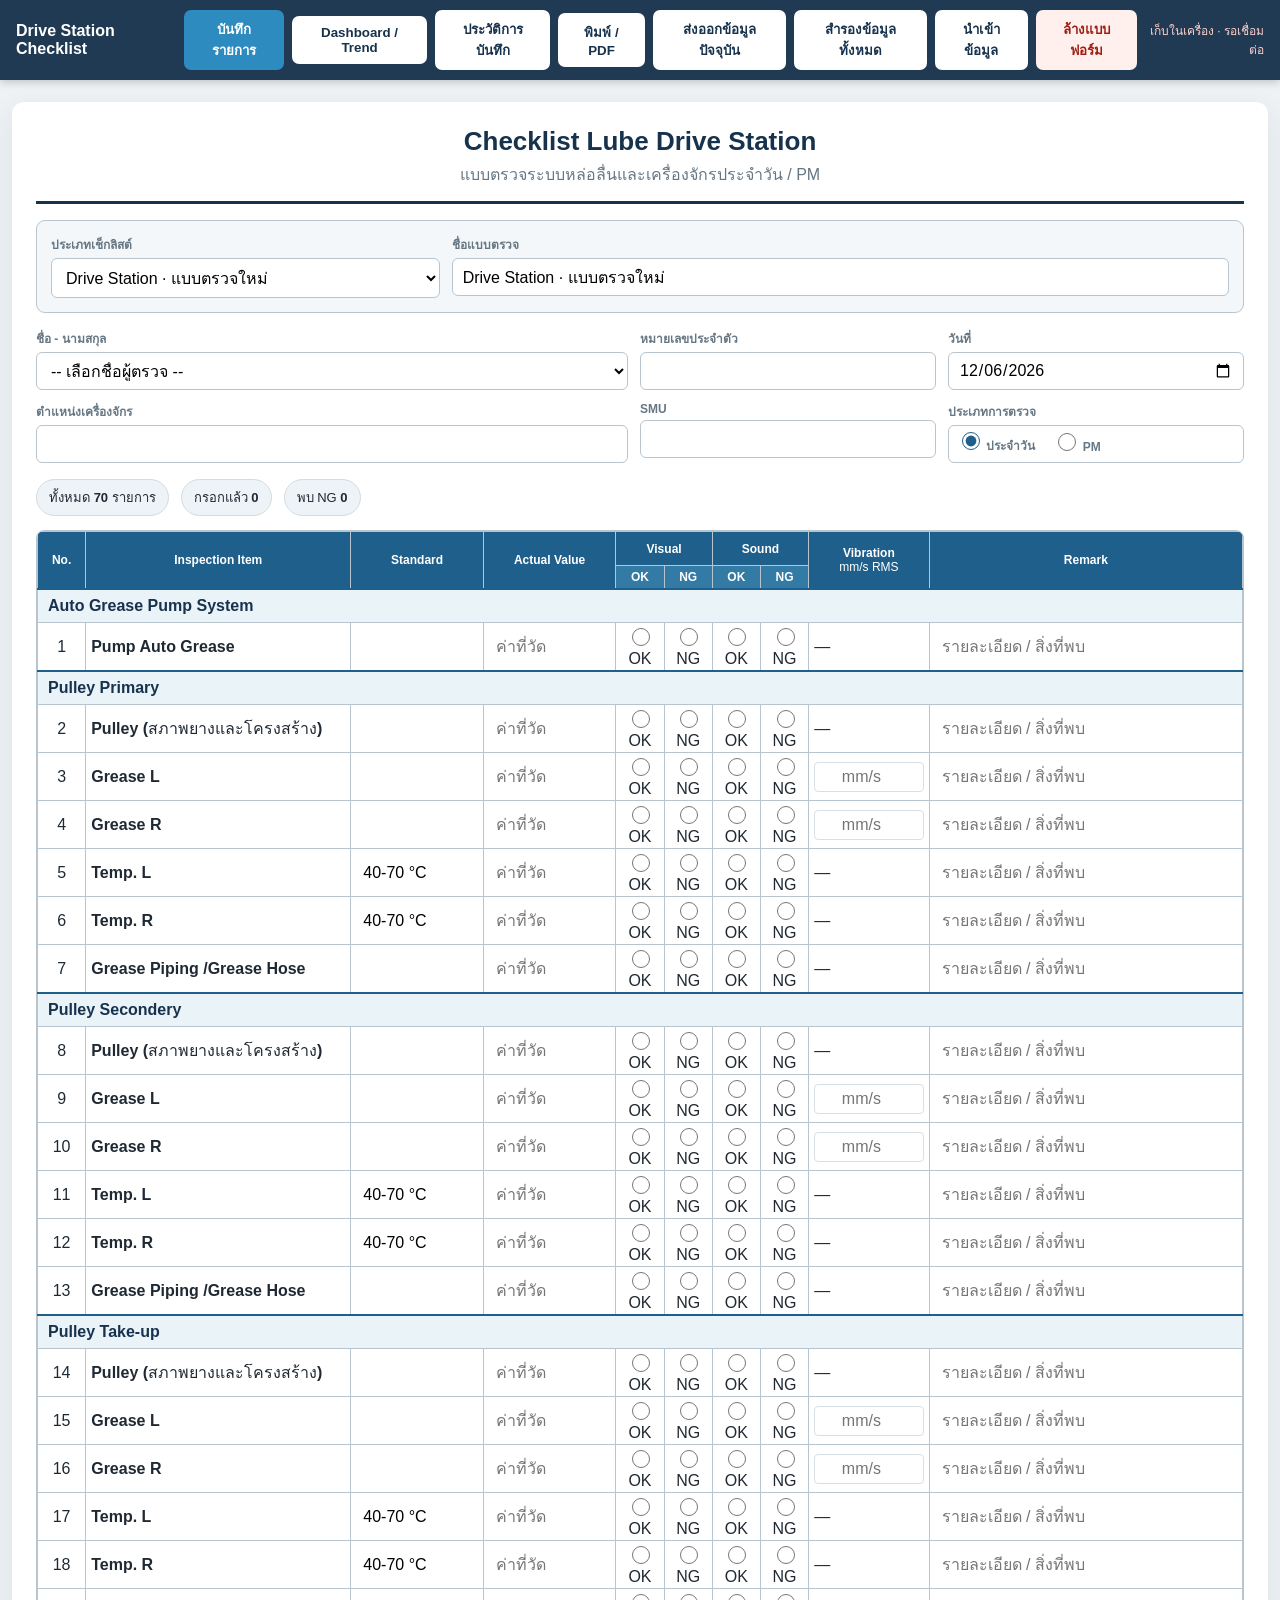
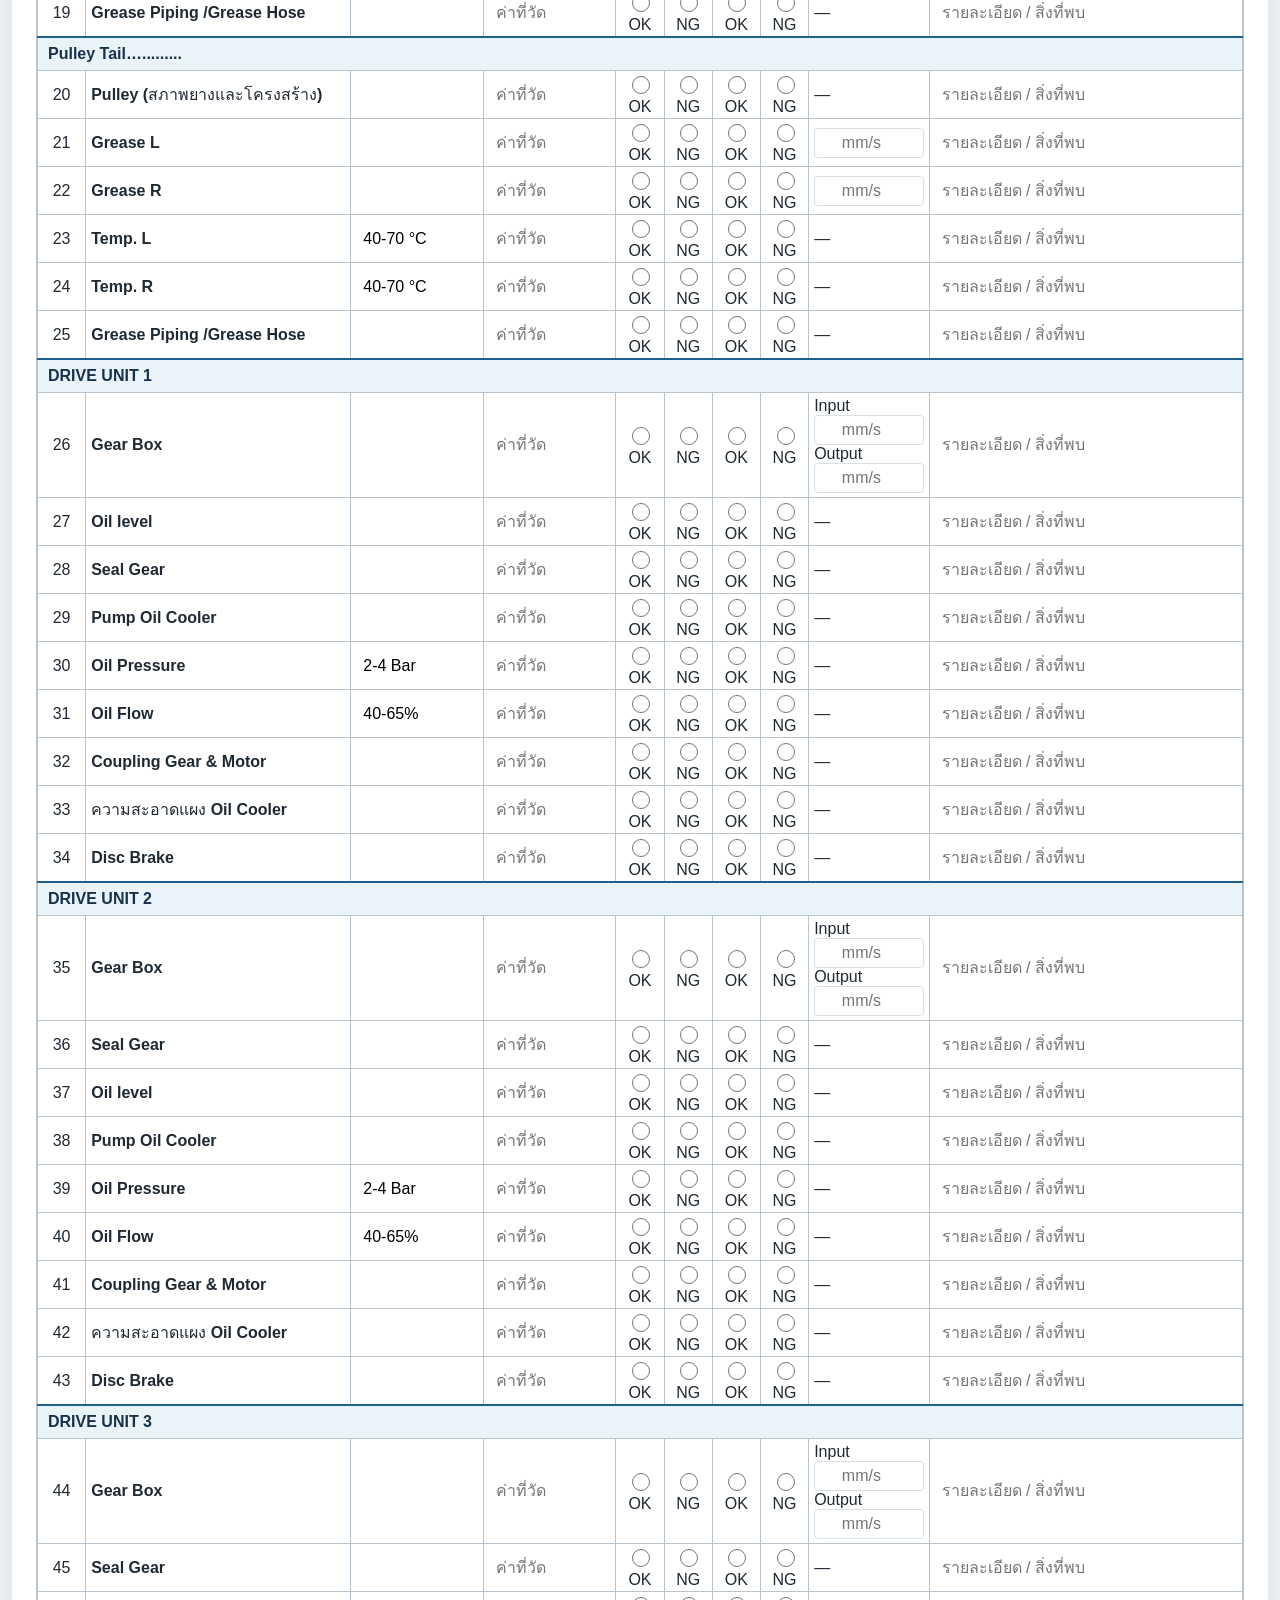
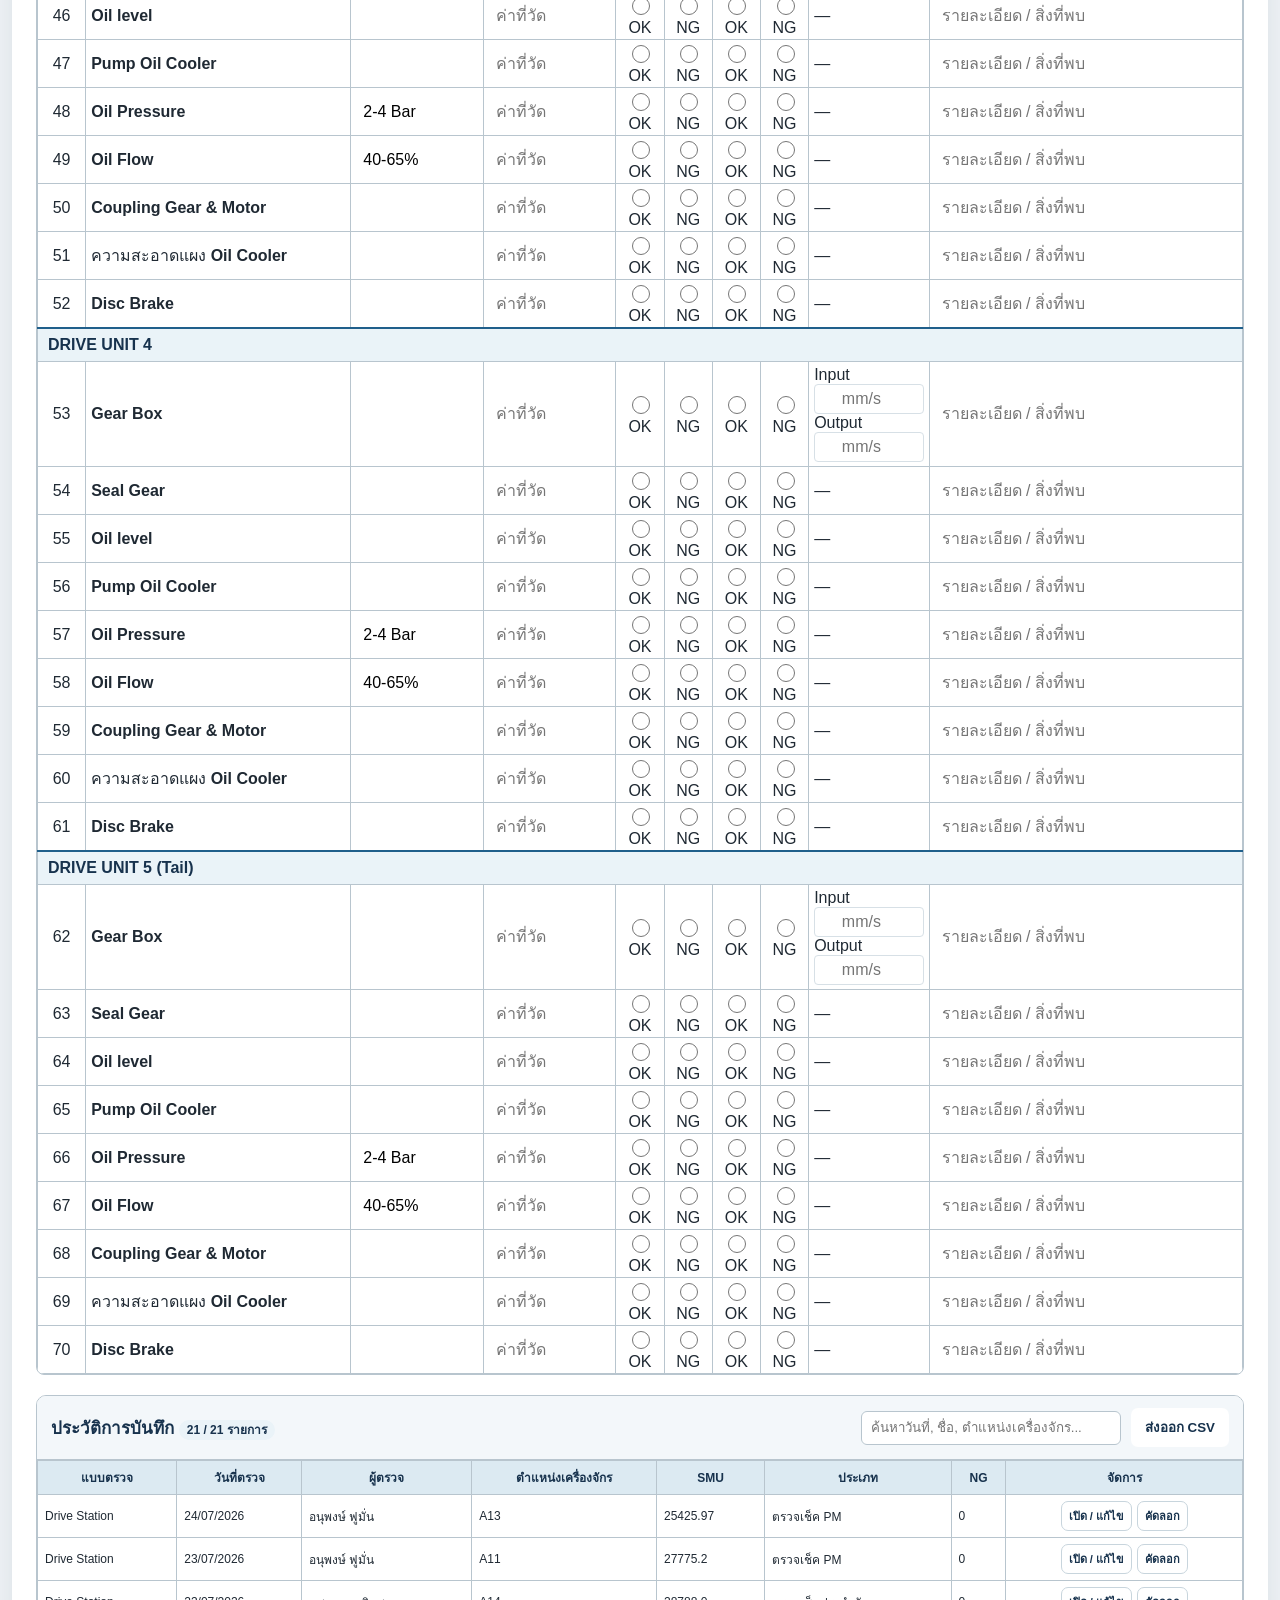
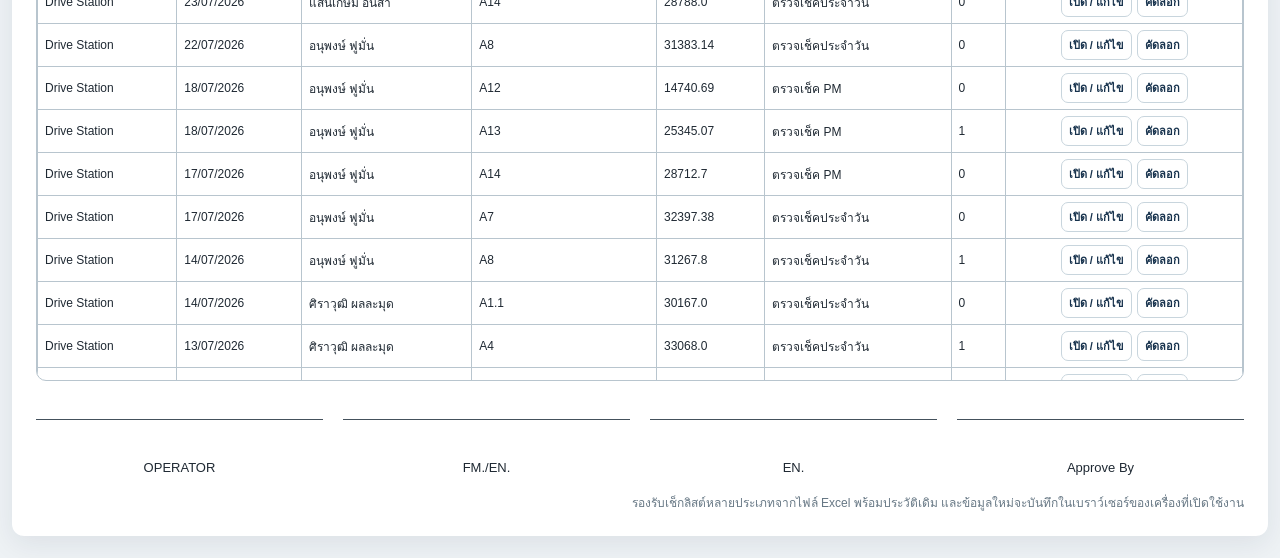
==== commit 5a4b01f5: "Keep only numeric inputs in the Vibration column Remove Vibration OK/NG controls and retain existing" ====
--- a/index_numeric_base.html
+++ b/index_numeric_base.html
@@ -10,7 +10,7 @@
     if(!res.ok) throw new Error('โหลดไฟล์ต้นฉบับไม่สำเร็จ');
     let h=(await res.text()).replace(/\r\n/g,'\n');
 
-    h=h.replace('</head>','<script src="./checklist-templates.js?v=20261105"><\/script><script src="./checklist-upgrade.js?v=20261105"><\/script></head>');
+    h=h.replace('</head>','<script src="./checklist-templates.js?v=20261105"><\/script><script src="./checklist-upgrade.js?v=20261105-numeric"><\/script></head>');
     h=h.replace('initChecklistSelector();restoreDraft();renderHistory();','ChecklistUpgrade.install();\ninitChecklistSelector();restoreDraft();renderHistory();');
 
     const css='.text-input:focus{outline:none;border-color:#559bc4;background:#fff;box-shadow:0 0 0 2px #559bc422}';
